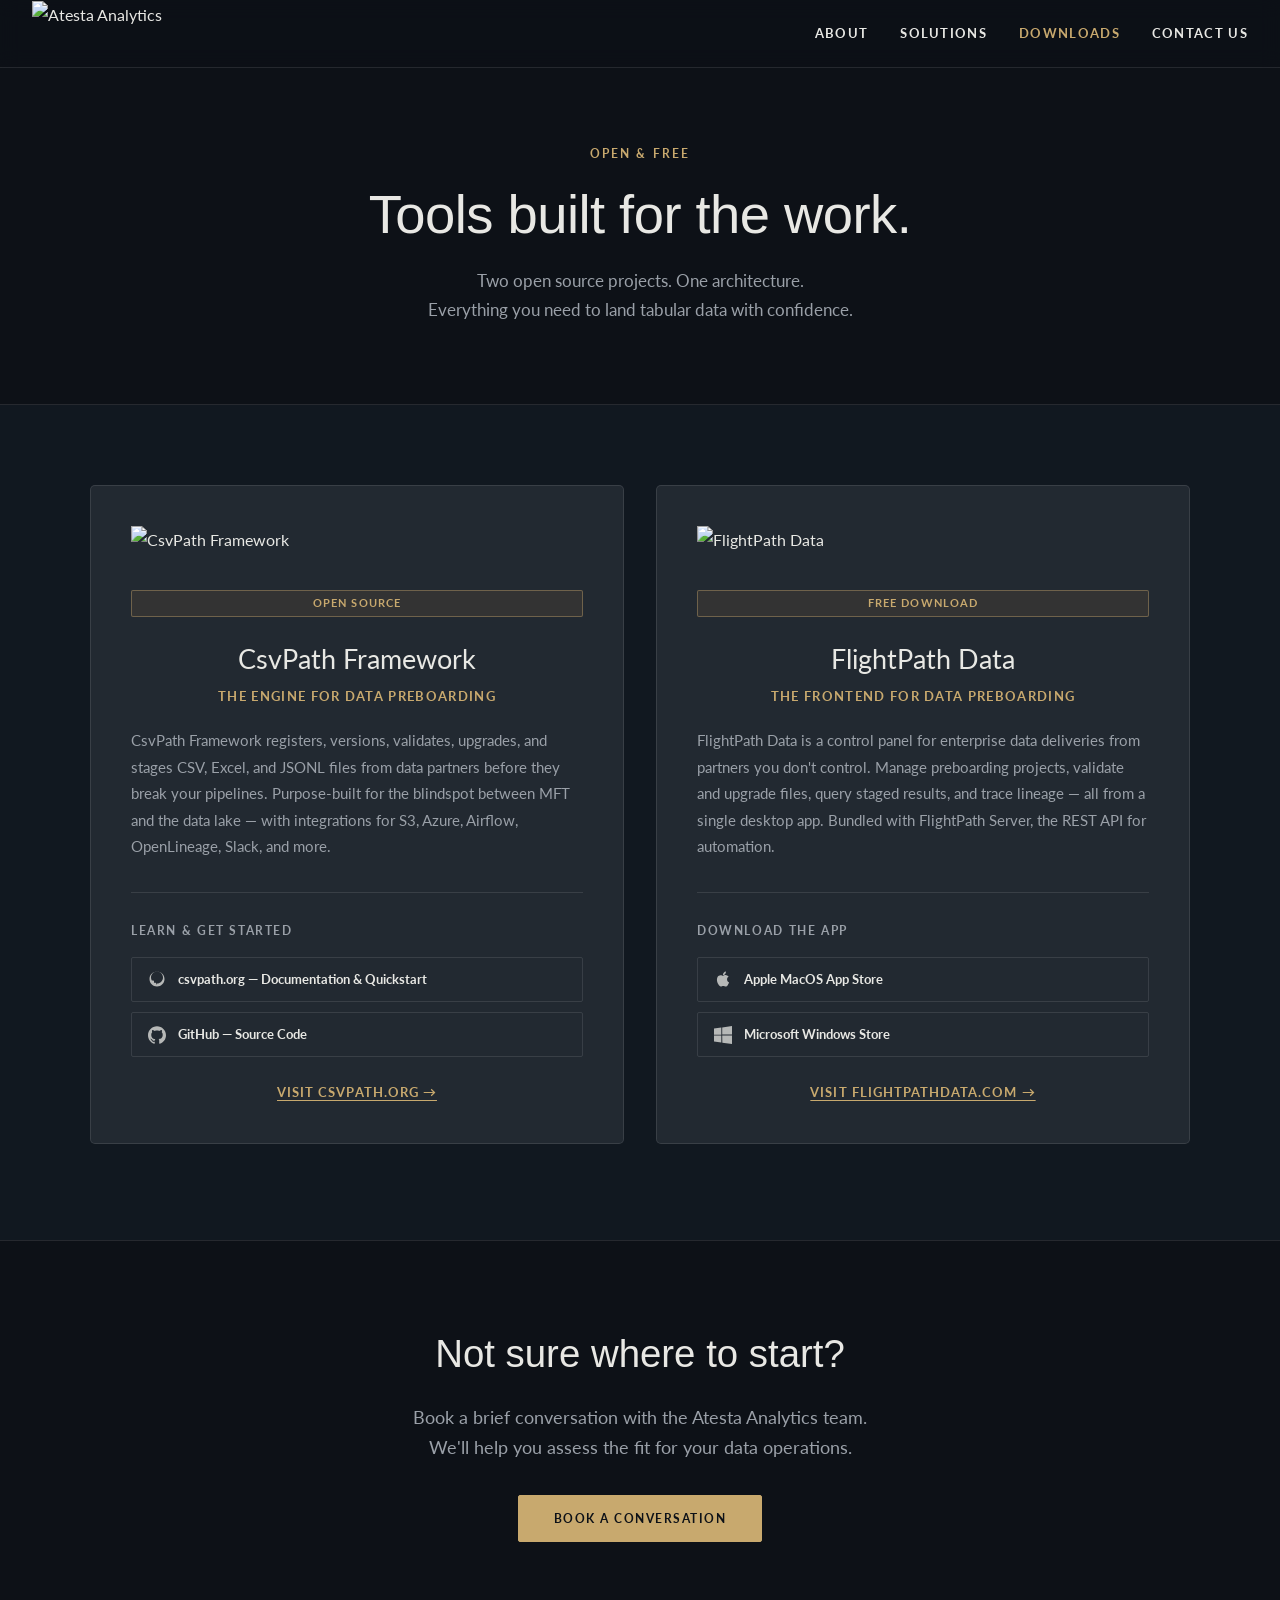
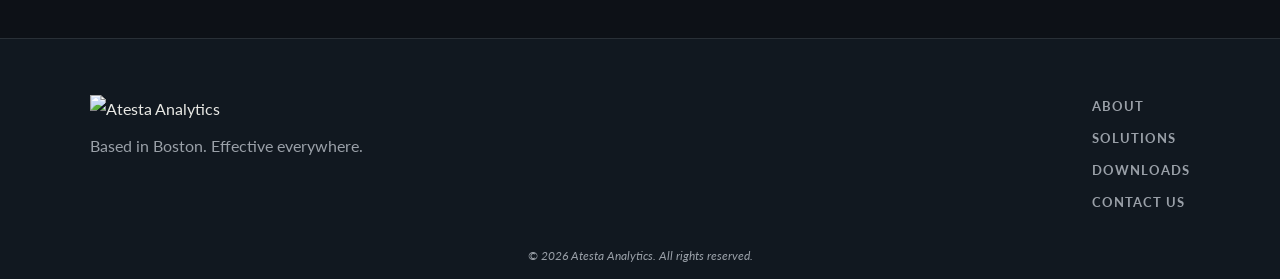
==== downloads.html @ 1fd78ca0 "css and downloads" ====
<!DOCTYPE html>
<html lang="en">
<head>
  <meta charset="UTF-8" />
  <meta name="viewport" content="width=device-width, initial-scale=1.0" />
  <title>Downloads — Atesta Analytics</title>
  <meta name="description" content="Download CsvPath Framework and FlightPath Data — open source tools for data preboarding and tabular file ingestion." />
  <meta property="og:title" content="Downloads — Atesta Analytics" />
  <meta property="og:type" content="website" />
  <meta property="og:url" content="https://www.atestaanalytics.com/downloads" />
  <meta property="og:image" content="https://images.squarespace-cdn.com/content/v1/66df9d47982d0d40e1574327/dd236c69-8249-4e40-ba13-471d540c8b26/logo-wordmark-white.png?format=1500w" />
  <link rel="preconnect" href="https://fonts.googleapis.com" />
  <link rel="preconnect" href="https://fonts.gstatic.com" crossorigin />
  <link href="https://fonts.googleapis.com/css2?family=Lato:wght@300;400;700&family=Playfair+Display:ital,wght@0,400;0,600;1,400&display=swap" rel="stylesheet" />
  <link rel="stylesheet" href="atesta.css" />

  <style>
    /* ── PAGE HERO ── */
    .page-hero {
      padding: 9rem 2rem 5rem;
      text-align: center;
      border-bottom: 1px solid var(--border);
    }

    .page-hero .eyebrow {
      font-size: 0.75rem;
      font-weight: 700;
      letter-spacing: 0.18em;
      text-transform: uppercase;
      color: var(--accent);
      margin-bottom: 1.25rem;
    }

    .page-hero h1 {
      /*font-family: var(--font-disp);*/
      font-size: clamp(2.2rem, 5vw, 3.4rem);
      font-weight: 300;
      line-height: 1.15;
      margin-bottom: 1.25rem;
      animation: fadeUp 0.8s ease both;
    }

    .page-hero p {
      color: var(--muted);
      font-size: 1.05rem;
      max-width: 580px;
      margin: 0 auto;
      animation: fadeUp 0.8s 0.1s ease both;
    }

    /* ── PRODUCT CARDS ── */
    .cards-section {
      padding: 5rem 2rem 6rem;
      background: var(--bg-alt);
    }

    .cards-grid {
      display: grid;
      grid-template-columns: 1fr 1fr;
      gap: 2rem;
      max-width: var(--max);
      margin: 0 auto;
    }

    .card {
      background: var(--bg-alt2);
      border: 1px solid var(--border);
      border-radius: 5px;
      padding: 2.5rem;
      display: flex;
      flex-direction: column;
      transition: border-color 0.25s;
      animation: fadeUp 0.8s 0.2s ease both;
    }
    .card:hover { border-color: rgba(200,169,110,0.35); }

    .card-logo {
      height: 36px;
      width: auto;
      display: block;
      margin-bottom: 1.75rem;
      object-fit: contain;
      /*object-position: left center; */
    }

    .badge {
      text-align:center;
      display: inline-block;
      padding: 0.2rem 0.5rem;
      font-size: 0.68rem;
      font-weight: 700;
      letter-spacing: 0.1em;
      text-transform: uppercase;
      border: 1px solid rgba(200,169,110,0.4);
      color: var(--accent);
      border-radius: 2px;
      margin-bottom: 1.6rem;
      background-color:#333;
    }

    .card h2 {
      /*font-family: var(--font-disp);*/
      font-size: 1.7rem;
      font-weight: 400;
      line-height: 1.2;
      margin-bottom: 0.6rem;
      text-align:center
    }

    .card-tagline {
      font-size: 0.82rem;
      font-weight: 700;
      letter-spacing: 0.1em;
      text-transform: uppercase;
      color: var(--accent);
      margin-bottom: 1.25rem;
      text-align:center
    }

    .card p {
      color: var(--muted);
      font-size: 0.95rem;
      line-height: 1.75;
      margin-bottom: 1.5rem;
      flex: 1;
    }

    .card-divider {
      border: none;
      border-top: 1px solid var(--border);
      margin: 0.5rem 0 1.75rem;
    }

    .card-links-label {
      font-size: 0.72rem;
      font-weight: 700;
      letter-spacing: 0.14em;
      text-transform: uppercase;
      color: var(--muted);
      margin-bottom: 1rem;
    }

    .store-btns {
      display: flex;
      flex-direction: column;
      gap: 0.65rem;
      margin-bottom: 1.5rem;
    }

    .store-btn {
      display: flex;
      align-items: center;
      gap: 0.75rem;
      padding: 0.65rem 1rem;
      border: 1px solid var(--border);
      border-radius: 2px;
      font-size: 0.82rem;
      font-weight: 700;
      color: var(--text);
      transition: border-color 0.2s, background 0.2s, color 0.2s;
    }
    .store-btn:hover {
      border-color: var(--accent);
      background: rgba(200,169,110,0.08);
      color: var(--accent);
    }
    .store-btn svg {
      width: 18px; height: 18px;
      flex-shrink: 0;
      fill: currentColor;
      opacity: 0.75;
    }

    .card-site-link {
      text-align:center;
      font-size: 0.82rem;
      font-weight: 700;
      letter-spacing: 0.08em;
      text-transform: uppercase;
      color: var(--accent);
      text-decoration: underline;
      text-underline-offset: 3px;
      transition: opacity 0.2s;
    }
    .card-site-link:hover { opacity: 0.75; }

    /* ── CALENDLY CTA ── */
    .cta-section {
      padding: 5rem 2rem 6rem;
      background: var(--bg);
      border-top: 1px solid var(--border);
      text-align: center;
    }

    .cta-section h2 {
     /*
      font-family: var(--font-disp);
     */
      font-size: clamp(1.5rem, 3vw, 2.4rem);
      font-weight: 300;
      margin-bottom: 1rem;
    }

    .cta-section p {
      color: var(--muted);
      max-width: 520px;
      margin: 0 auto 2rem;
      font-size: 1.1rem;
    }

    /* ── RESPONSIVE ── */
    @media (max-width: 800px) {
      .cards-grid { grid-template-columns: 1fr; }
    }
  </style>
</head>
<body>

  <!-- NAV -->
  <header>
    <a class="logo" href="/">
      <img src="https://images.squarespace-cdn.com/content/v1/66df9d47982d0d40e1574327/dd236c69-8249-4e40-ba13-471d540c8b26/logo-wordmark-white.png?format=750w"
           alt="Atesta Analytics" />
    </a>
    <nav>
      <a href="index.html">About</a>
      <a href="/solutions">Solutions</a>
      <a href="downloads.html" class="active">Downloads</a>
      <a href="/contact-us">Contact Us</a>
    </nav>
    <button class="hamburger" id="hamburger" aria-label="Toggle menu">
      <span></span><span></span><span></span>
    </button>
  </header>

  <div class="mobile-nav" id="mobileNav">
    <a href="/about">About</a>
    <a href="/solutions">Solutions</a>
    <a href="/downloads">Downloads</a>
    <a href="/contact-us">Contact Us</a>
    <a href="https://www.linkedin.com/company/atesta-analytics" target="_blank" rel="noopener">LinkedIn</a>
    <a href="/take-action">Contact us</a>
  </div>

  <!-- PAGE HERO -->
  <div class="page-hero">
    <div class="hero-content">
       <p class="eyebrow">Open &amp; Free</p>
       <h1 class='headline'>Tools built for the work.</h1>
       <p>Two open source projects. One architecture. <br/>Everything you need to land tabular data with confidence.</p>
    </div>
  </div>

  <!-- PRODUCT CARDS -->
  <section class="cards-section">
    <div class="cards-grid">

      <!-- CsvPath Framework -->
      <div class="card">
        <img class="card-logo"
             src="https://www.flightpathdata.com/assets/logos/csvpath-wordmark-blue-sm.png"
             alt="CsvPath Framework" />
        <div class="badge">Open Source</div>
        <h2>CsvPath Framework</h2>
        <div class="card-tagline">The engine for data preboarding</div>
        <p>
          CsvPath Framework registers, versions, validates, upgrades, and stages
          CSV, Excel, and JSONL files from data partners before they break your
          pipelines. Purpose-built for the blindspot between MFT and the data lake —
          with integrations for S3, Azure, Airflow, OpenLineage, Slack, and more.
        </p>
        <hr class="card-divider" />
        <div class="card-links-label">Learn &amp; Get Started</div>
        <div class="store-btns">
          <a class="store-btn" href="https://www.csvpath.org" target="_blank" rel="noopener">
            <svg viewBox="0 0 24 24" xmlns="http://www.w3.org/2000/svg"><path d="M12 2C6.477 2 2 6.477 2 12s4.477 10 10 10 10-4.477 10-10S17.523 2 12 2zm-1 17.93V18c0-.553-.447-1-1-1H8v-2c0-.553-.447-1-1-1H5.07C4.4 12.703 4 11.394 4 10c0-4.411 3.589-8 8-8s8 3.589 8 8c0 4.411-3.589 8-8 8z"/></svg>
            csvpath.org — Documentation &amp; Quickstart
          </a>
          <a class="store-btn" href="https://github.com/csvpath/csvpath" target="_blank" rel="noopener">
            <svg viewBox="0 0 24 24" xmlns="http://www.w3.org/2000/svg"><path d="M12 .297c-6.63 0-12 5.373-12 12 0 5.303 3.438 9.8 8.205 11.385.6.113.82-.258.82-.577 0-.285-.01-1.04-.015-2.04-3.338.724-4.042-1.61-4.042-1.61C4.422 18.07 3.633 17.7 3.633 17.7c-1.087-.744.084-.729.084-.729 1.205.084 1.838 1.236 1.838 1.236 1.07 1.835 2.809 1.305 3.495.998.108-.776.417-1.305.76-1.605-2.665-.3-5.466-1.332-5.466-5.93 0-1.31.465-2.38 1.235-3.22-.135-.303-.54-1.523.105-3.176 0 0 1.005-.322 3.3 1.23.96-.267 1.98-.399 3-.405 1.02.006 2.04.138 3 .405 2.28-1.552 3.285-1.23 3.285-1.23.645 1.653.24 2.873.12 3.176.765.84 1.23 1.91 1.23 3.22 0 4.61-2.805 5.625-5.475 5.92.42.36.81 1.096.81 2.22 0 1.606-.015 2.896-.015 3.286 0 .315.21.69.825.57C20.565 22.092 24 17.592 24 12.297c0-6.627-5.373-12-12-12"/></svg>
            GitHub — Source Code
          </a>
        </div>
        <a class="card-site-link" href="https://www.csvpath.org" target="_blank" rel="noopener">Visit csvpath.org →</a>
      </div>

      <!-- FlightPath Data -->
      <div class="card">
        <img class="card-logo"
             src="https://www.flightpathdata.com/assets/logos/logo_wordmark_sm.png"
             alt="FlightPath Data" />
        <div class="badge">Free Download</div>
        <h2>FlightPath Data</h2>
        <div class="card-tagline">The frontend for data preboarding</div>
        <p>
          FlightPath Data is a control panel for enterprise data deliveries from
          partners you don't control. Manage preboarding projects, validate and upgrade
          files, query staged results, and trace lineage — all from a single desktop app.
          Bundled with FlightPath Server, the REST API for automation.
        </p>
        <hr class="card-divider" />
        <div class="card-links-label">Download the App</div>
        <div class="store-btns">
          <a class="store-btn" href="https://apps.apple.com/us/app/flightpath-data/id6745823097" target="_blank" rel="noopener">
            <svg viewBox="0 0 24 24" xmlns="http://www.w3.org/2000/svg"><path d="M18.71 19.5c-.83 1.24-1.71 2.45-3.05 2.47-1.34.03-1.77-.79-3.29-.79-1.53 0-2 .77-3.27.82-1.31.05-2.3-1.32-3.14-2.53C4.25 17 2.94 12.45 4.7 9.39c.87-1.52 2.43-2.48 4.12-2.51 1.28-.02 2.5.87 3.29.87.78 0 2.26-1.07 3.8-.91.65.03 2.47.26 3.64 1.98-.09.06-2.17 1.28-2.15 3.81.03 3.02 2.65 4.03 2.68 4.04-.03.07-.42 1.44-1.38 2.83M13 3.5c.73-.83 1.94-1.46 2.94-1.5.13 1.17-.34 2.35-1.04 3.19-.69.85-1.83 1.51-2.95 1.42-.15-1.15.41-2.35 1.05-3.11z"/></svg>
            Apple MacOS App Store
          </a>
          <a class="store-btn" href="https://apps.microsoft.com/detail/9P9PBPKZ4JDF" target="_blank" rel="noopener">
            <svg viewBox="0 0 24 24" xmlns="http://www.w3.org/2000/svg"><path d="M0 3.449L9.75 2.1v9.451H0m10.949-9.602L24 0v11.4H10.949M0 12.6h9.75v9.451L0 20.699M10.949 12.6H24V24l-12.9-1.801"/></svg>
            Microsoft Windows Store
          </a>
        </div>
        <a class="card-site-link" href="https://www.flightpathdata.com" target="_blank" rel="noopener">Visit flightpathdata.com →</a>
      </div>

    </div>
  </section>

  <!-- CALENDLY CTA -->
  <section class="cta-section">
    <h2 class='headline'>Not sure where to start?</h2>
    <p>
      Book a brief conversation with the Atesta Analytics team.
      <br/>We'll help you assess the fit for your data operations.
    </p>
    <a class="btn btn-accent"
       href="https://calendly.com/atesta-analytics"
       target="_blank"
       rel="noopener">Book a Conversation</a>
  </section>

  <!-- FOOTER -->
  <footer>
    <div class="footer-inner">
      <div class="footer-brand">
        <img src="https://images.squarespace-cdn.com/content/v1/66df9d47982d0d40e1574327/4f44f0ba-fddb-426b-97c0-9da3a1661e45/logo-wordmark-white-trimmed.png"
             alt="Atesta Analytics" />
        <p>Based in Boston. Effective everywhere.</p>
      </div>
      <div class="footer-links">
        <a href="index.html">About</a>
        <a href="/solutions">Solutions</a>
        <a href="downloads.html">Downloads</a>
        <a href="/take-action">Contact us</a>
      </div>
    </div>
    <div class="footer-inner">
      <div class="footer-copy">
        &copy; <span id="year"></span> Atesta Analytics. All rights reserved.
      </div>
    </div>
  </footer>

  <script>
    document.getElementById('year').textContent = new Date().getFullYear();

    const hamburger = document.getElementById('hamburger');
    const mobileNav = document.getElementById('mobileNav');
    hamburger.addEventListener('click', () => {
      mobileNav.classList.toggle('open');
    });
    document.addEventListener('click', (e) => {
      if (!hamburger.contains(e.target) && !mobileNav.contains(e.target)) {
        mobileNav.classList.remove('open');
      }
    });

    const header = document.querySelector('header');
    window.addEventListener('scroll', () => {
      header.style.boxShadow = window.scrollY > 20
        ? '0 2px 20px rgba(0,0,0,0.4)'
        : 'none';
    });
  </script>
</body>
</html>
---- atesta.css ----
/* ── RESET & ROOT ── */
*, *::before, *::after { box-sizing: border-box; margin: 0; padding: 0; }

:root {
  --bg:        #0d1117;
  --bg-alt:    #111820;
  --bg-alt2:   #222931;
  --text:      #e8e8e4;
  --muted:     #9aa0a8;
  --accent:    #c8a96e;
  --border:    rgba(255,255,255,0.1);
  --max:       1100px;
  --font-body: 'Lato', sans-serif;
  --font-disp: 'Playfair Display', serif;
}

@font-face {
  font-family: 'Poppins';
  font-style: italic;
  font-weight: 300;
  src: url(https://fonts.gstatic.com/s/poppins/v24/pxiDyp8kv8JHgFVrJJLm21lVFteOYktMqlap.woff2) format('woff2');
}

/* ── BASE ── */
html { scroll-behavior: smooth; }

body {
  background: var(--bg);
  color: var(--text);
  font-family: var(--font-body);
  font-size: 16px;
  line-height: 1.7;
  -webkit-font-smoothing: antialiased;
}

a { color: inherit; text-decoration: none; }

/* ── TYPOGRAPHY HELPERS ── */
.headline {
  font-family: 'Poppins', sans-serif;
  font-weight: 300;
}

/* ── LAYOUT ── */
.container {
  max-width: var(--max);
  margin: 0 auto;
}

section { padding: 6rem 2rem; }

/* ── BUTTONS ── */
.btn {
  display: inline-block;
  padding: 0.75rem 2.2rem;
  font-size: 0.78rem;
  font-weight: 700;
  letter-spacing: 0.12em;
  text-transform: uppercase;
  border: 1px solid var(--text);
  color: var(--text);
  border-radius: 2px;
  transition: background 0.25s, color 0.25s, border-color 0.25s;
}
.btn:hover {
  background: var(--accent);
  border-color: var(--accent);
  color: var(--bg);
}
.btn-accent {
  background: var(--accent);
  border-color: var(--accent);
  color: var(--bg);
}
.btn-accent:hover {
  background-color: #eacb8f;
  color: #333;
}

/* ── NAV ── */
header {
  position: fixed;
  top: 0; left: 0; right: 0;
  z-index: 100;
  padding: 0 2rem;
  height: 68px;
  display: flex;
  align-items: center;
  justify-content: space-between;
  background: rgba(13,17,23,0.40);
  backdrop-filter: blur(10px);
  border-bottom: 1px solid var(--border);
  transition: background 0.3s;
}

.logo img {
  height: 65px;
  width: auto;
  display: block;
}

nav {
  display: flex;
  align-items: center;
  gap: 2rem;
}

nav a {
  font-size: 0.82rem;
  font-weight: 700;
  letter-spacing: 0.1em;
  text-transform: uppercase;
  color: var(--text);
  transition: color 0.2s;
}
nav a:hover { color: var(--accent); }
nav a.active { color: var(--accent); }

/* hamburger */
.hamburger {
  display: none;
  flex-direction: column;
  gap: 5px;
  cursor: pointer;
  padding: 4px;
  background: none;
  border: none;
}
.hamburger span {
  display: block;
  width: 22px; height: 2px;
  background: var(--text);
  transition: transform 0.3s, opacity 0.3s;
}

.mobile-nav {
  display: none;
  position: fixed;
  top: 68px; left: 0; right: 0;
  background: rgba(13,17,23,0.97);
  border-bottom: 1px solid var(--border);
  padding: 1.5rem 2rem 2rem;
  z-index: 99;
  flex-direction: column;
  gap: 1.25rem;
}
.mobile-nav.open { display: flex; }
.mobile-nav a {
  font-size: 0.9rem;
  font-weight: 700;
  letter-spacing: 0.1em;
  text-transform: uppercase;
}

/* ── HERO ── */
.hero {
  position: relative;
  min-height: 100vh;
  display: flex;
  align-items: center;
  justify-content: center;
  text-align: center;
  overflow: hidden;
}

.hero-bg {
  position: absolute;
  inset: 0;
  background-image: url('https://images.squarespace-cdn.com/content/v1/66df9d47982d0d40e1574327/485afaa5-9c7a-4820-b2d7-edf0f2cf3223/2560px-ISS-46_Northern_India_at_night-lite.jpg');
  background-size: cover;
  background-position: center;
  filter: brightness(0.45);
}

.hero-content {
  position: relative;
  z-index: 1;
  max-width: 700px;
  padding: 0 2rem;
  animation: fadeUp 1s ease both;
  margin-left: auto;
  margin-right: auto;
}

.hero-content h1 {
  font-size: clamp(3rem, 8vw, 3.7rem);
  font-weight: 300;
  line-height: 1.1;
  letter-spacing: -0.01em;
  margin-bottom: 2.5rem;
}

.hero-content h1 em {
  color: var(--accent);
}

@keyframes fadeUp {
  from { opacity: 0; transform: translateY(28px); }
  to   { opacity: 1; transform: translateY(0); }
}

/* ── CALLOUT BOX ── */
.callout-section {
  background: var(--bg);
}

.callout-box {
  border: 1px solid var(--border);
  border-left: 3px solid var(--accent);
  padding: 2rem 2.5rem;
  border-radius: 2px;
  max-width: 820px;
  margin: 0 auto;
}
.callout-box p {
  color: var(--text);
  line-height: 1.8;
}
.callout-box a {
  color: var(--accent);
  text-decoration: underline;
  text-underline-offset: 3px;
}
.callout-logo {
  width: 250px;
  display: block;
  margin-bottom: 1.25rem;
}

/* ── FEATURE ROWS ── */
.section-light {
  background-color: #fff;
  border-top: 1px solid var(--border);
}

.section-light-tall {
  background-color: #fff;
  border-top: 1px solid var(--border);
  padding-bottom: 180px;
}

.feature-row {
  display: grid;
  grid-template-columns: 1fr 1fr;
  gap: 4rem;
  align-items: center;
  max-width: var(--max);
  margin: 0 auto;
}

.feature-row.reverse { direction: rtl; }
.feature-row.reverse > * { direction: ltr; }

.feature-img {
  width: 100%;
  aspect-ratio: 4/3;
  object-fit: cover;
  border-radius: 3px;
  display: block;
}

.feature-text {
  color: #000;
}

.feature-text h3 {
  font-size: clamp(1.4rem, 2.5vw, 1.9rem);
  font-weight: 300;
  line-height: 1.25;
  margin-bottom: 1.25rem;
}

.feature-text p {
  color: #333;
  margin-bottom: 1.75rem;
  font-size: 1.2rem;
  line-height: normal;
}

.feature-link {
  color: #494949;
  font-weight: 500;
  font-size: 1.25rem;
}

/* ── ROCKET SECTION ── */
.rocket-section {
  height: 547px;
  background-image: url(images/rocket.png);
  background-size: cover;
  background-color: var(--bg-alt);
  border-top: 1px solid #aaa;
  display: flex;
  /*align-items: flex-end;*/
  padding-bottom: 3rem;
}

.rocket-section h3 {
  color: #333;
  font-size: clamp(1.4rem, 2.5vw, 1.9rem);
  font-weight: 300;
  line-height: 1.25;
  position:relative;
  bottom:60px;
}


/* ── FOOTER ── */
footer {
  background: var(--bg-alt);
  border-top: 1px solid var(--border);
  padding: 3.5rem 2rem .8rem 2rem;
}

.footer-inner {
  max-width: var(--max);
  margin: 0 auto;
  display: flex;
  flex-wrap: wrap;
  align-items: flex-start;
  justify-content: space-between;
  gap: 2rem;
}

.footer-brand img {
  height: 30px;
  margin-bottom: 0.6rem;
}
.footer-brand p {
  color: var(--muted);
  font-size: 1rem;
}

.footer-links {
  display: flex;
  flex-direction: column;
  gap: 0.6rem;
}
.footer-links a {
  font-size: 0.82rem;
  font-weight: 700;
  letter-spacing: 0.08em;
  text-transform: uppercase;
  color: var(--muted);
  transition: color 0.2s;
}
.footer-links a:hover { color: var(--accent); }

.footer-copy {
  width: 100%;
  padding-top: 2rem;
  font-style: italic;
  font-size: 0.78rem;
  color: var(--muted);
  text-align: center;
}

/* ── RESPONSIVE ── */
@media (max-width: 800px) {
  nav { display: none; }
  .hamburger { display: flex; }

  .feature-row {
    grid-template-columns: 1fr;
    gap: 2rem;
  }
  .feature-row.reverse { direction: ltr; }

  section { padding: 4rem 1.5rem; }
}
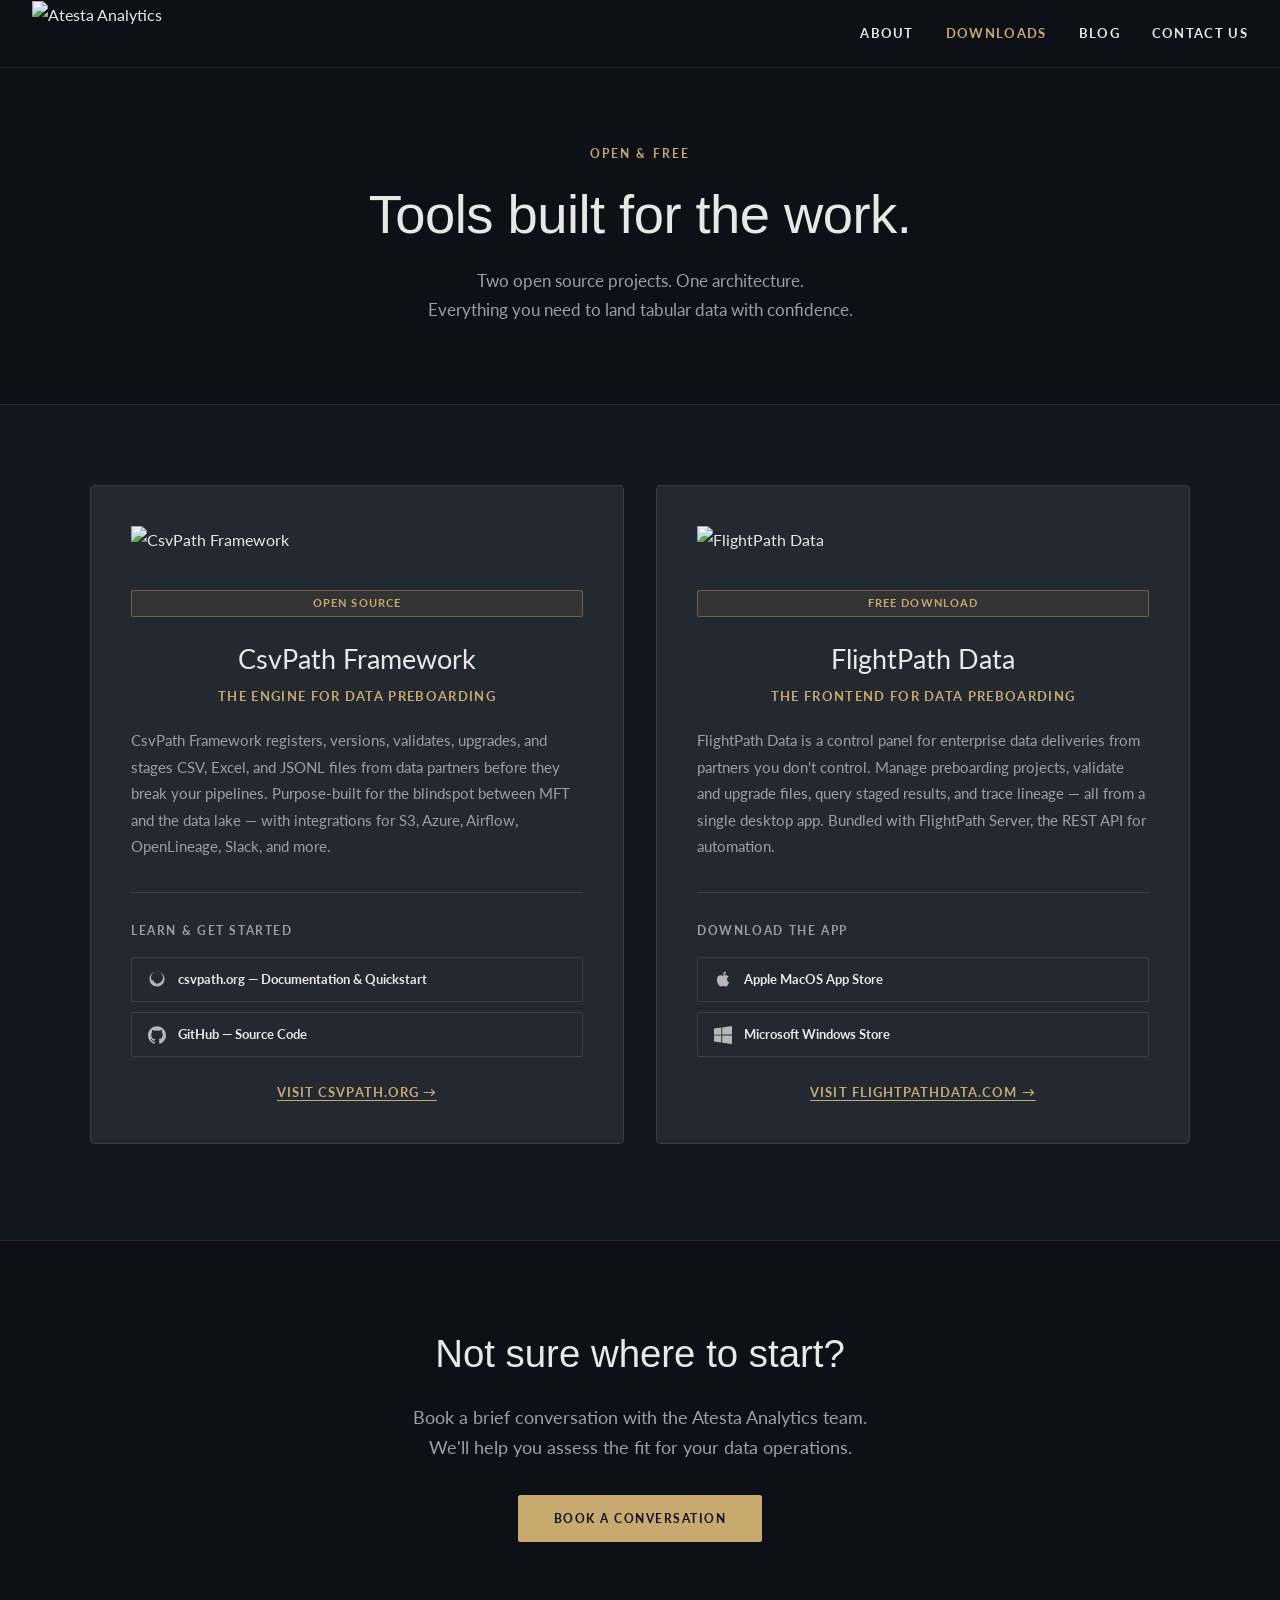
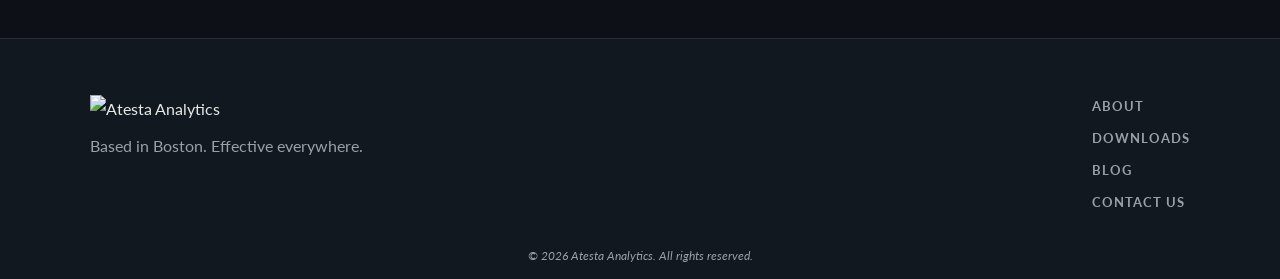
==== commit a289a0fd: "materials" ====
--- a/downloads.html
+++ b/downloads.html
@@ -218,15 +218,15 @@
 
   <!-- NAV -->
   <header>
-    <a class="logo" href="/">
+    <a class="logo" href="index.html">
       <img src="https://images.squarespace-cdn.com/content/v1/66df9d47982d0d40e1574327/dd236c69-8249-4e40-ba13-471d540c8b26/logo-wordmark-white.png?format=750w"
            alt="Atesta Analytics" />
     </a>
     <nav>
       <a href="index.html">About</a>
-      <a href="/solutions">Solutions</a>
       <a href="downloads.html" class="active">Downloads</a>
-      <a href="/contact-us">Contact Us</a>
+      <a href="https://blog.csvpath.org">Blog</a>
+      <a href="mailto:info@atestaanalytics.com">Contact Us</a>
     </nav>
     <button class="hamburger" id="hamburger" aria-label="Toggle menu">
       <span></span><span></span><span></span>
@@ -234,12 +234,10 @@
   </header>
 
   <div class="mobile-nav" id="mobileNav">
-    <a href="/about">About</a>
-    <a href="/solutions">Solutions</a>
-    <a href="/downloads">Downloads</a>
-    <a href="/contact-us">Contact Us</a>
-    <a href="https://www.linkedin.com/company/atesta-analytics" target="_blank" rel="noopener">LinkedIn</a>
-    <a href="/take-action">Contact us</a>
+      <a href="index.html">About</a>
+      <a href="downloads.html" class="active">Downloads</a>
+      <a href="https://blog.csvpath.org">Blog</a>
+      <a href="mailto:info@atestaanalytics.com">Contact Us</a>
   </div>
 
   <!-- PAGE HERO -->
@@ -324,8 +322,7 @@
       <br/>We'll help you assess the fit for your data operations.
     </p>
     <a class="btn btn-accent"
-       href="https://calendly.com/atesta-analytics"
-       target="_blank"
+       target="blank" href="https://calendly.com/dk107dk/30min"
        rel="noopener">Book a Conversation</a>
   </section>
 
@@ -339,9 +336,10 @@
       </div>
       <div class="footer-links">
         <a href="index.html">About</a>
-        <a href="/solutions">Solutions</a>
+        <!--a href="/solutions">Solutions</a-->
         <a href="downloads.html">Downloads</a>
-        <a href="/take-action">Contact us</a>
+        <a href="https://blog.csvpath.org">Blog</a>
+        <a href="mailto:info@atestaanalytics.com">Contact us</a>
       </div>
     </div>
     <div class="footer-inner">
